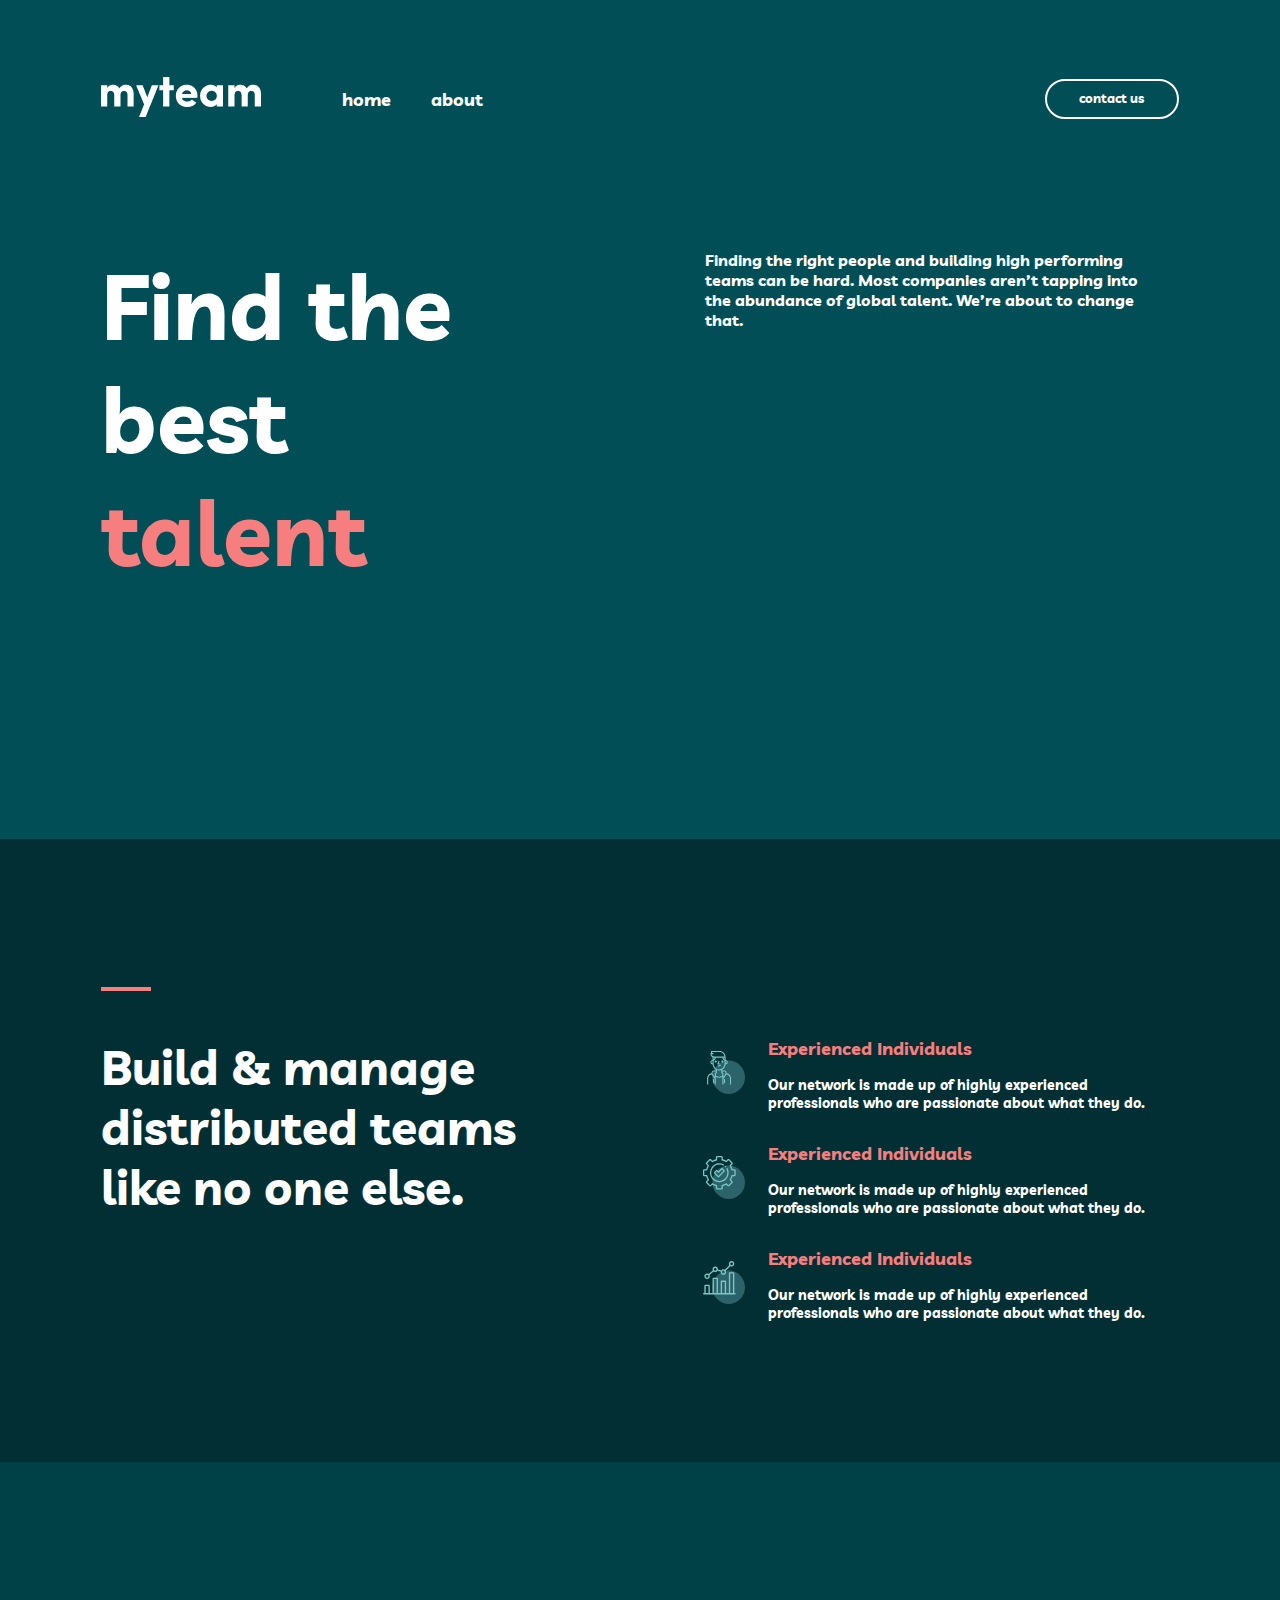
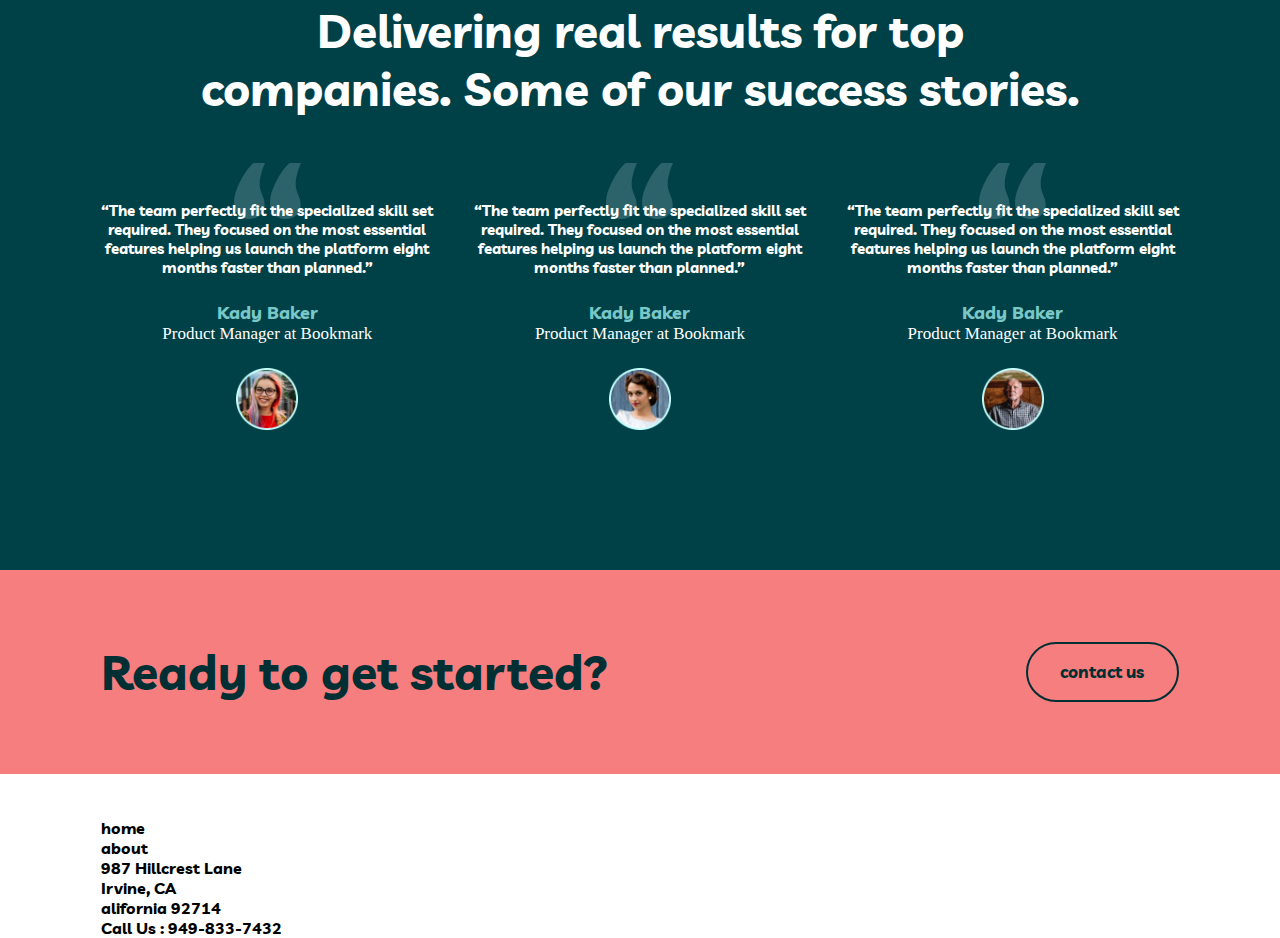
==== index.html @ f2a1d608 "js012" ====
<!DOCTYPE html>
<html lang="en">
<head>
    <meta charset="UTF-8">
    <meta name="viewport" content="width=device-width, initial-scale=1.0">
    <title>mateam</title>
    <link rel="stylesheet" href="https://cdnjs.cloudflare.com/ajax/libs/font-awesome/6.5.2/css/all.min.css" integrity="sha512-SnH5WK+bZxgPHs44uWIX+LLJAJ9/2PkPKZ5QiAj6Ta86w+fsb2TkcmfRyVX3pBnMFcV7oQPJkl9QevSCWr3W6A==" crossorigin="anonymous" referrerpolicy="no-referrer" />
    <link rel="icon" href="./images/navbar__logo.png">
    <link rel="stylesheet" href="./css/main.min.css">
</head>
<body>
    <header class="header">
        <div class="container">
            <nav class="navbar">
                <div class="navbar__logo">
                    <img src="./images/navbar__logo.png" alt="">
                </div>
                <ul class="navbar__collection">
                    <li class="navbar__item"><a href="#"><span>home</span></a></li>
                    <li style="flex: 1;" class="navbar__item"><a href="#"><span>about</span></a></li>
                    <button>contact us</button>
                </ul>
                <div onclick="toggleShow()" class="navbar__menu">
                    <i class="fa-solid fa-bars"></i>
                </div>
            </nav>
        </div>
    </header>
    <main>
        <section class="hero" id="hero">
            <div class="container">

                <div class="hero__wrapper">
                    <div class="hero__box">
                        <p class="hero__item">Find the best <span>talent</span></p>
                    </div>
                    <div class="hero__box">
                        <p class="hero__desc">
                            Finding the right people and building high performing teams can be hard. Most companies aren’t tapping into the abundance of global talent. We’re about to change that.
                        </p>
                    </div>
                </div>
            </div>
        </section>
        <section class="build" id="build">
            <div class="container">
                <div class="build__wrapper">
                    <div class="build__box">
                        <b>Build & manage distributed teams like no one else.</b>
                    </div>
                    <div class="build__content">
                        <div class="build__block">

                            <div class="build__foto">
                                <img src="./images/Group 11.svg" alt="">
                            </div>
                            <div class="build__text">
                                <p class="build__title">Experienced Individuals</p>
                                <p class="build__item">Our network is made up of highly experienced professionals who are passionate about what they do.</p>
                        </div>
                        </div>
                        <div class="build__block">

                            <div class="build__foto">
                                <img src="./images/Group 12.svg" alt="">
                            </div>
                            <div class="build__text">
                                <p class="build__title">Experienced Individuals</p>
                                <p class="build__item">Our network is made up of highly experienced professionals who are passionate about what they do.</p>
                        </div>
                        </div>
                        <div class="build__block">

                            <div class="build__foto">
                                <img src="./images/Group 13.svg" alt="">
                            </div>
                            <div class="build__text">
                                <p class="build__title">Experienced Individuals</p>
                                <p class="build__item">Our network is made up of highly experienced professionals who are passionate about what they do.</p>
                        </div>
                        </div>
                        
                       
                    </div>
                </div>
            </div>
        </section>
        <section class="delivering" id="delivering">
            <div class="container">
                <b class="delivering__desc">Delivering real results for top companies. Some of our success stories.</b>
                <div class="delivering__wrapper">
                    <div class="delivering__box">
                        <div class="delivering__foto">
                            <img src="./images/“.svg" alt="">
                        </div>
                        <div class="delivering__collection">
                        <p> “The team perfectly fit the specialized skill set required. They focused on the most essential features helping us launch the platform eight months faster than planned.”</p>
                        </div>
                        <div class="delivering__tittle">
                            <b>Kady Baker</b>
                            <p>Product Manager at Bookmark</p>
                        </div>
                        <div class="delivering__img">
                            <img src="./images/Oval@2x.png" alt="">
                        </div>
                    </div>
                    <div class="delivering__box">
                        <div class="delivering__foto">
                            <img src="./images/“.svg" alt="">
                        </div>
                        <div class="delivering__collection">
                        <p> “The team perfectly fit the specialized skill set required. They focused on the most essential features helping us launch the platform eight months faster than planned.”</p>
                        </div>
                        <div class="delivering__tittle">
                            <b>Kady Baker</b>
                            <p>Product Manager at Bookmark</p>
                        </div>
                        <div class="delivering__img">
                            <img src="./images/Oval Copy 5.png" alt="">
                        </div>
                    </div>
                    <div class="delivering__box">
                        <div class="delivering__foto">
                            <img src="./images/“.svg" alt="">
                        </div>
                        <div class="delivering__collection">
                        <p> “The team perfectly fit the specialized skill set required. They focused on the most essential features helping us launch the platform eight months faster than planned.”</p>
                        </div>
                        <div class="delivering__tittle">
                            <b>Kady Baker</b>
                            <p>Product Manager at Bookmark</p>
                        </div>
                        <div class="delivering__img">
                            <img src="./images/Oval Copy 6.png" alt="">
                        </div>
                    </div>
                </div>
            </div>
        </section>
        <section class="ready" id="ready">
            <div class="container">
                <div class="ready__wrapper">
                    <p>Ready to get started?</p>
                    <button>contact us</button>
                    
                </div>
            </div>
        </section>
    </main>
    <footer class="footer" id="footer">
        <div class="container">
            <div class="footer__wrapper">
                <div class="footer__logo">
                    <img src="./images/navbar__logo.png" alt="">
                    <ul class="footer__collection">
                        <li class="footer__item"><a href="#"><span>home</span></a></li>
                        <li class="footer__item"><a href="#"><span>about</span></a></li>
                    </ul>
                </div>
                <ul class="collection">
                    <li class="item">
                        <a href="#"><span>987  Hillcrest Lane</span></a>
                    </li>
                    <li class="item">
                        <a href="#"><span>Irvine, CA</span></a>
                    </li>
                    <li class="item">
                        <a href="#"><span>alifornia 92714</span></a>
                    </li>
                    <li class="item">
                        <a href="#"><span>Call Us : 949-833-7432</span></a>
                    </li>
                </ul>
                <div class="footer__icon">
                    <i class="fa-brands fa-facebook"></i>
                    <i class="fa-brands fa-twitter"></i>
                </div>
            </div>
        </div>
    </footer>
    <script src="./js/app.js"></script>
</body>
</html>
---- css/main.min.css ----
@font-face{font-family:livvic;src:url(../fonts/Livvic-Bold.woff)}*{margin:0;padding:0;box-sizing:border-box;font-family:livvic}.container{max-width:1110px;width:100%;margin:0 auto;padding:0 16px}.container__small{max-width:1120px;width:100%;margin:0 auto;padding:0 16px}a{color:inherit;text-decoration:inherit}li{list-style:none}input{outline:none}img{max-width:100%}.header{width:100%;background:#014e56;padding-top:77px;padding-bottom:129px}.navbar{display:flex;gap:80.5px;align-items:center}.navbar__collection{display:flex;gap:40px;align-items:center;flex:1}.navbar__collection button{padding:9px 33px 11px 32px;border:2px solid #fff;outline:none;font-weight:300;border-radius:100px;background:rgba(0,0,0,0);color:#fff;font-weight:300;cursor:pointer}.navbar__collection button a{font-size:18px;font-weight:600}.navbar .show{left:0}.navbar__item{color:#fff;font-weight:300;font-size:18px}.navbar__menu{color:#fff;padding-right:5px;display:none}@media(max-width: 800px){.navbar{display:flex;justify-content:space-between}.navbar__collection{position:fixed;top:0;left:-350px;width:350px;background:#2c6269;color:#000;height:100vh;flex-direction:column;padding:30px;transition:.5s}.navbar__collection button{padding:9px 24px;font-size:13px}.navbar__menu{display:block}}@media(max-width: 450px){.navbar__collection{width:60%}}.hero{background:#014e56;padding-bottom:250px}.hero__wrapper{display:flex;gap:129px}.hero__box{width:calc(50% - 63px)}.hero__item{font-size:90px;max-width:529px;font-weight:700;color:#fff}.hero__item span{color:#f67e7e}.hero__desc{font-size:16px;font-weight:600;color:#fff;max-width:445px}@media(max-width: 1150px){.hero__item{font-size:70px}}@media(max-width: 900px){.hero__wrapper{display:flex;flex-direction:column;gap:24px}.hero__box{width:100%}.hero__item{text-align:center;margin:auto;font-size:64px}.hero__desc{margin:auto;text-align:center}}@media(max-width: 415px){.hero__item{max-width:327px;font-size:40px}.hero__desc{font-size:15px}}.build{background:#012f34;padding-bottom:140px}.build__wrapper{display:flex;gap:125px}.build__box{padding-top:198px;width:calc(50% - 62.5px)}.build__box b{font-size:48px;font-weight:600;max-width:440px;color:#fff}.build__box b::before{content:"";position:absolute;width:50px;height:4px;background:#f67e7e;margin-top:-50px}.build__content{display:flex;flex-direction:column;gap:30px;padding-top:198px;width:calc(50% - 62.5px)}.build__block{display:flex;align-items:center;justify-content:center;gap:23px}.build__text{display:flex;flex-direction:column;gap:16px}.build__title{font-size:18px;font-weight:500;color:#f67e7e}.build__item{font-size:14px;color:#fff;font-weight:500;cursor:pointer}@media(max-width: 990px){.build__wrapper{display:flex;flex-direction:column;gap:30px}.build__box{width:100%;max-width:445px;text-align:center;margin:auto}.build__box b{font-size:30px}.build__content{width:100%;padding-top:40px;margin:auto}}@media(max-width: 450px){.build__block{display:flex;flex-direction:column;gap:38px}.build__title{text-align:center}.build__item{text-align:center}}.delivering{background:#004047;padding-top:140px;padding-bottom:140px}.delivering__desc{font-size:46px;text-align:center;font-weight:500;display:flex;margin:auto;color:#fff;max-width:900px;margin-bottom:45px}.delivering__wrapper{display:flex;gap:40px}.delivering__box{width:calc(33.33% - 26.66px);display:flex;flex-direction:column;gap:24px;align-items:center;justify-content:center}.delivering__collection{font-size:15px;color:#fff;font-weight:400;text-align:center;margin-top:-46px}.delivering__tittle b{display:flex;align-items:center;justify-content:center;font-size:18px;color:#79c8c7;font-weight:400}.delivering__tittle p{font-size:17px;font-family:cursive;font-weight:500;color:#fff}.delivering__img{width:62px;height:62px}@media(max-width: 990px){.delivering__desc{font-size:36px}.delivering__wrapper{display:flex;flex-direction:column;gap:48px}.delivering__box{width:100%}}.ready{background:#f67e7e;padding-top:72px;padding-bottom:72px}.ready__wrapper{display:flex;justify-content:space-between}.ready__wrapper p{font-size:48px;color:#012f34;font-weight:600}.ready__wrapper button{padding:9px 33px 11px 32px;border:2px solid #fff;outline:none;font-weight:300;border-radius:100px;background:rgba(0,0,0,0);padding:9px 33px 11px 32px;font-size:17px;color:#012f34;border:2px solid #012f34}.ready__wrapper button a{font-size:18px;font-weight:600}.ready__wrapper button:hover{cursor:pointer;background:#012f34;color:#fff}@media(max-width: 800px){.ready p{font-size:30px}}@media(max-width: 550px){.ready__wrapper{display:flex;flex-direction:column;gap:33px;align-items:center;justify-content:center}.ready button{padding:8px 25px;width:153px;height:48px}}/*# sourceMappingURL=main.min.css.map */
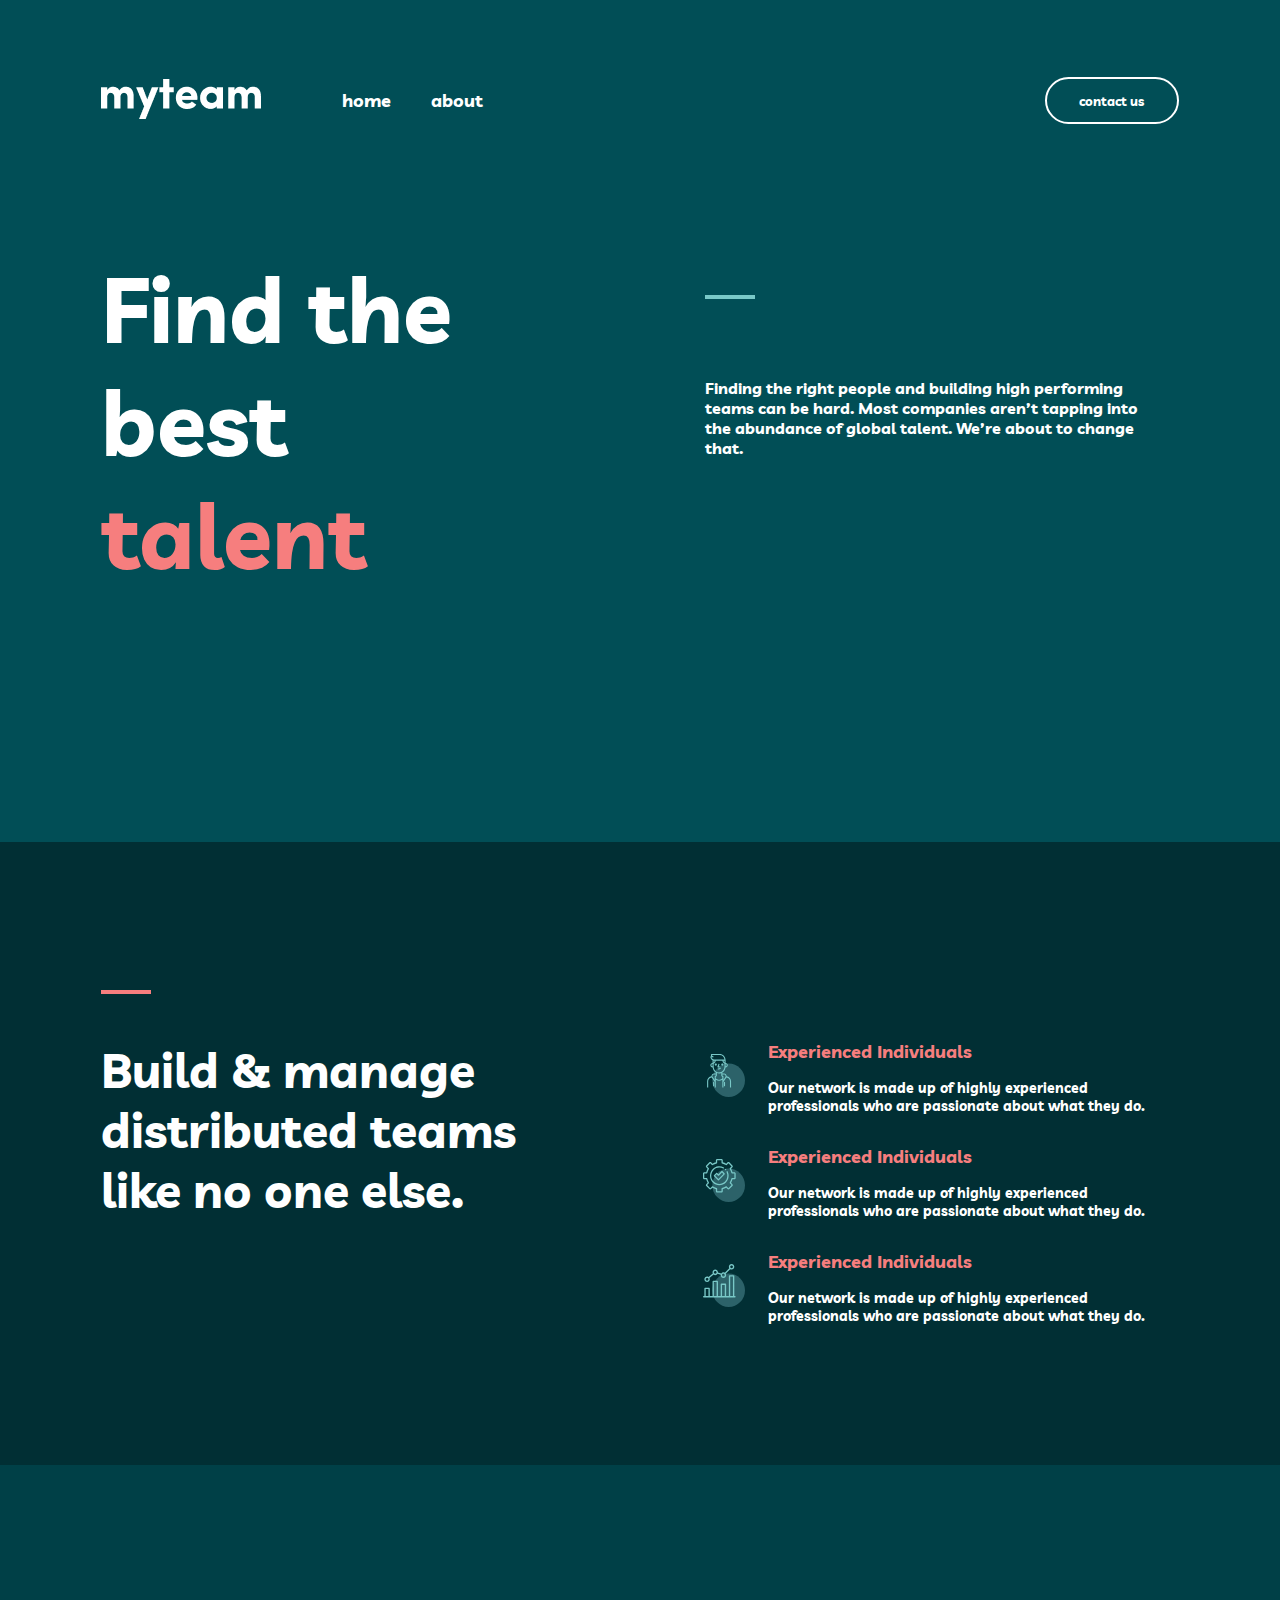
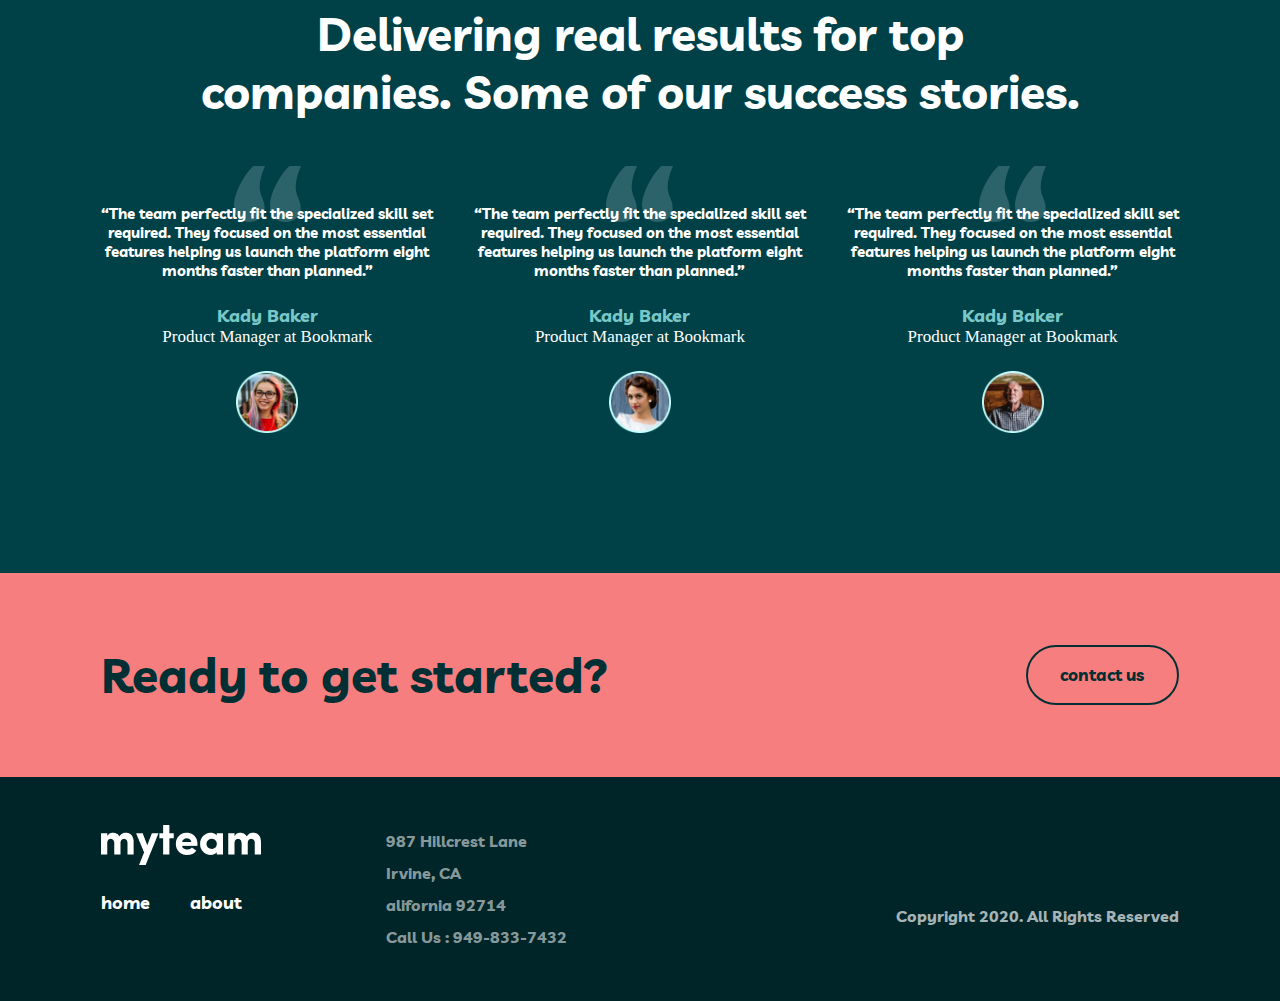
==== commit 7797aad8: "js012" ====
--- a/index.html
+++ b/index.html
@@ -17,8 +17,8 @@
                 </div>
                 <ul class="navbar__collection">
                     <li class="navbar__item"><a href="#"><span>home</span></a></li>
-                    <li style="flex: 1;" class="navbar__item"><a href="#"><span>about</span></a></li>
-                    <button>contact us</button>
+                    <li style="flex: 1;" class="navbar__item"><a href="./pages.html"><span>about</span></a></li>
+                    <button><a href="./contact.html"></a>contact us</button>
                 </ul>
                 <div onclick="toggleShow()" class="navbar__menu">
                     <i class="fa-solid fa-bars"></i>
@@ -34,7 +34,7 @@
                     <div class="hero__box">
                         <p class="hero__item">Find the best <span>talent</span></p>
                     </div>
-                    <div class="hero__box">
+                    <div style="margin-top: 125px;" class="hero__box">
                         <p class="hero__desc">
                             Finding the right people and building high performing teams can be hard. Most companies aren’t tapping into the abundance of global talent. We’re about to change that.
                         </p>
@@ -150,30 +150,37 @@
     <footer class="footer" id="footer">
         <div class="container">
             <div class="footer__wrapper">
-                <div class="footer__logo">
-                    <img src="./images/navbar__logo.png" alt="">
-                    <ul class="footer__collection">
-                        <li class="footer__item"><a href="#"><span>home</span></a></li>
-                        <li class="footer__item"><a href="#"><span>about</span></a></li>
+                <div class="footer__content">
+
+                    <div class="footer__logo">
+                        <img src="./images/navbar__logo.png" alt="">
+                        <ul class="footer__collection">
+                            <li class="footer__item"><a href="#"><span>home</span></a></li>
+                            <li class="footer__item"><a href="#"><span>about</span></a></li>
+                        </ul>
+                    </div>
+                    <ul class="collection">
+                        <li class="item">
+                            <a href="#"><span>987  Hillcrest Lane</span></a>
+                        </li>
+                        <li class="item">
+                            <a href="#"><span>Irvine, CA</span></a>
+                        </li>
+                        <li class="item">
+                            <a href="#"><span>alifornia 92714</span></a>
+                        </li>
+                        <li class="item">
+                            <a href="#"><span>Call Us : 949-833-7432</span></a>
+                        </li>
                     </ul>
                 </div>
-                <ul class="collection">
-                    <li class="item">
-                        <a href="#"><span>987  Hillcrest Lane</span></a>
-                    </li>
-                    <li class="item">
-                        <a href="#"><span>Irvine, CA</span></a>
-                    </li>
-                    <li class="item">
-                        <a href="#"><span>alifornia 92714</span></a>
-                    </li>
-                    <li class="item">
-                        <a href="#"><span>Call Us : 949-833-7432</span></a>
-                    </li>
-                </ul>
-                <div class="footer__icon">
-                    <i class="fa-brands fa-facebook"></i>
-                    <i class="fa-brands fa-twitter"></i>
+                <div class="footer__box">
+                    <div class="footer__icon">
+                        <i class="fa-brands fa-facebook"></i>
+                        <i class="fa-brands fa-instagram"></i>
+                        <i class="fa-brands fa-twitter"></i>
+                    </div>
+                     <p>Copyright 2020. All Rights Reserved</p>
                 </div>
             </div>
         </div>
--- a/css/main.min.css
+++ b/css/main.min.css
@@ -1 +1 @@
-@font-face{font-family:livvic;src:url(../fonts/Livvic-Bold.woff)}*{margin:0;padding:0;box-sizing:border-box;font-family:livvic}.container{max-width:1110px;width:100%;margin:0 auto;padding:0 16px}.container__small{max-width:1120px;width:100%;margin:0 auto;padding:0 16px}a{color:inherit;text-decoration:inherit}li{list-style:none}input{outline:none}img{max-width:100%}.header{width:100%;background:#014e56;padding-top:77px;padding-bottom:129px}.navbar{display:flex;gap:80.5px;align-items:center}.navbar__collection{display:flex;gap:40px;align-items:center;flex:1}.navbar__collection button{padding:9px 33px 11px 32px;border:2px solid #fff;outline:none;font-weight:300;border-radius:100px;background:rgba(0,0,0,0);color:#fff;font-weight:300;cursor:pointer}.navbar__collection button a{font-size:18px;font-weight:600}.navbar .show{left:0}.navbar__item{color:#fff;font-weight:300;font-size:18px}.navbar__menu{color:#fff;padding-right:5px;display:none}@media(max-width: 800px){.navbar{display:flex;justify-content:space-between}.navbar__collection{position:fixed;top:0;left:-350px;width:350px;background:#2c6269;color:#000;height:100vh;flex-direction:column;padding:30px;transition:.5s}.navbar__collection button{padding:9px 24px;font-size:13px}.navbar__menu{display:block}}@media(max-width: 450px){.navbar__collection{width:60%}}.hero{background:#014e56;padding-bottom:250px}.hero__wrapper{display:flex;gap:129px}.hero__box{width:calc(50% - 63px)}.hero__item{font-size:90px;max-width:529px;font-weight:700;color:#fff}.hero__item span{color:#f67e7e}.hero__desc{font-size:16px;font-weight:600;color:#fff;max-width:445px}@media(max-width: 1150px){.hero__item{font-size:70px}}@media(max-width: 900px){.hero__wrapper{display:flex;flex-direction:column;gap:24px}.hero__box{width:100%}.hero__item{text-align:center;margin:auto;font-size:64px}.hero__desc{margin:auto;text-align:center}}@media(max-width: 415px){.hero__item{max-width:327px;font-size:40px}.hero__desc{font-size:15px}}.build{background:#012f34;padding-bottom:140px}.build__wrapper{display:flex;gap:125px}.build__box{padding-top:198px;width:calc(50% - 62.5px)}.build__box b{font-size:48px;font-weight:600;max-width:440px;color:#fff}.build__box b::before{content:"";position:absolute;width:50px;height:4px;background:#f67e7e;margin-top:-50px}.build__content{display:flex;flex-direction:column;gap:30px;padding-top:198px;width:calc(50% - 62.5px)}.build__block{display:flex;align-items:center;justify-content:center;gap:23px}.build__text{display:flex;flex-direction:column;gap:16px}.build__title{font-size:18px;font-weight:500;color:#f67e7e}.build__item{font-size:14px;color:#fff;font-weight:500;cursor:pointer}@media(max-width: 990px){.build__wrapper{display:flex;flex-direction:column;gap:30px}.build__box{width:100%;max-width:445px;text-align:center;margin:auto}.build__box b{font-size:30px}.build__content{width:100%;padding-top:40px;margin:auto}}@media(max-width: 450px){.build__block{display:flex;flex-direction:column;gap:38px}.build__title{text-align:center}.build__item{text-align:center}}.delivering{background:#004047;padding-top:140px;padding-bottom:140px}.delivering__desc{font-size:46px;text-align:center;font-weight:500;display:flex;margin:auto;color:#fff;max-width:900px;margin-bottom:45px}.delivering__wrapper{display:flex;gap:40px}.delivering__box{width:calc(33.33% - 26.66px);display:flex;flex-direction:column;gap:24px;align-items:center;justify-content:center}.delivering__collection{font-size:15px;color:#fff;font-weight:400;text-align:center;margin-top:-46px}.delivering__tittle b{display:flex;align-items:center;justify-content:center;font-size:18px;color:#79c8c7;font-weight:400}.delivering__tittle p{font-size:17px;font-family:cursive;font-weight:500;color:#fff}.delivering__img{width:62px;height:62px}@media(max-width: 990px){.delivering__desc{font-size:36px}.delivering__wrapper{display:flex;flex-direction:column;gap:48px}.delivering__box{width:100%}}.ready{background:#f67e7e;padding-top:72px;padding-bottom:72px}.ready__wrapper{display:flex;justify-content:space-between}.ready__wrapper p{font-size:48px;color:#012f34;font-weight:600}.ready__wrapper button{padding:9px 33px 11px 32px;border:2px solid #fff;outline:none;font-weight:300;border-radius:100px;background:rgba(0,0,0,0);padding:9px 33px 11px 32px;font-size:17px;color:#012f34;border:2px solid #012f34}.ready__wrapper button a{font-size:18px;font-weight:600}.ready__wrapper button:hover{cursor:pointer;background:#012f34;color:#fff}@media(max-width: 800px){.ready p{font-size:30px}}@media(max-width: 550px){.ready__wrapper{display:flex;flex-direction:column;gap:33px;align-items:center;justify-content:center}.ready button{padding:8px 25px;width:153px;height:48px}}/*# sourceMappingURL=main.min.css.map */+@font-face{font-family:livvic;src:url(../fonts/Livvic-Bold.woff)}*{margin:0;padding:0;box-sizing:border-box;font-family:livvic}.container{max-width:1110px;width:100%;margin:0 auto;padding:0 16px}.container__small{max-width:1120px;width:100%;margin:0 auto;padding:0 16px}a{color:inherit;text-decoration:inherit}li{list-style:none}input{outline:none}img{max-width:100%}.header{width:100%;background:#014e56;padding-top:77px;padding-bottom:129px}.navbar{display:flex;gap:80.5px;align-items:center}.navbar__collection{display:flex;gap:40px;align-items:center;flex:1}.navbar__collection button{padding:9px 33px 11px 32px;border:2px solid #fff;outline:none;font-weight:300;border-radius:100px;background:rgba(0,0,0,0);color:#fff;font-weight:300;cursor:pointer}.navbar__collection button a{font-size:18px;font-weight:600}.navbar .show{left:0}.navbar__item{color:#fff;font-weight:300;font-size:18px}.navbar__menu{color:#fff;padding-right:5px;display:none}@media(max-width: 800px){.navbar{display:flex;justify-content:space-between}.navbar__collection{position:fixed;top:0;left:-350px;width:350px;background:#2c6269;color:#000;height:100vh;flex-direction:column;padding:30px;transition:.5s}.navbar__collection button{padding:9px 24px;font-size:13px}.navbar__menu{display:block}}@media(max-width: 450px){.navbar__collection{width:60%}}.hero{background:#014e56;padding-bottom:250px}.hero__wrapper{display:flex;gap:129px}.hero__box{width:calc(50% - 63px)}.hero__item{font-size:90px;max-width:529px;font-weight:700;color:#fff}.hero__item span{color:#f67e7e}.hero__desc{font-size:16px;font-weight:600;color:#fff;max-width:445px}.hero__desc::before{content:"";position:absolute;width:50px;height:4px;background:#79c8c7;margin-top:-83px}@media(max-width: 1150px){.hero__item{font-size:70px}}@media(max-width: 900px){.hero__wrapper{display:flex;flex-direction:column;gap:24px}.hero__box{width:100%}.hero__item{text-align:center;margin:auto;font-size:64px}.hero__desc{margin:auto;text-align:center}}@media(max-width: 415px){.hero__item{max-width:327px;font-size:40px}.hero__desc{font-size:15px}}.build{background:#012f34;padding-bottom:140px}.build__wrapper{display:flex;gap:125px}.build__box{padding-top:198px;width:calc(50% - 62.5px)}.build__box b{font-size:48px;font-weight:600;max-width:440px;color:#fff}.build__box b::before{content:"";position:absolute;width:50px;height:4px;background:#f67e7e;margin-top:-50px}.build__content{display:flex;flex-direction:column;gap:30px;padding-top:198px;width:calc(50% - 62.5px)}.build__block{display:flex;align-items:center;justify-content:center;gap:23px}.build__text{display:flex;flex-direction:column;gap:16px}.build__title{font-size:18px;font-weight:500;color:#f67e7e}.build__item{font-size:14px;color:#fff;font-weight:500;cursor:pointer}@media(max-width: 990px){.build__wrapper{display:flex;flex-direction:column;gap:30px}.build__box{width:100%;max-width:445px;text-align:center;margin:auto}.build__box b{font-size:30px}.build__content{width:100%;padding-top:40px;margin:auto}}@media(max-width: 450px){.build__block{display:flex;flex-direction:column;gap:38px}.build__title{text-align:center}.build__item{text-align:center}}.delivering{background:#004047;padding-top:140px;padding-bottom:140px}.delivering__desc{font-size:46px;text-align:center;font-weight:500;display:flex;margin:auto;color:#fff;max-width:900px;margin-bottom:45px}.delivering__wrapper{display:flex;gap:40px}.delivering__box{width:calc(33.33% - 26.66px);display:flex;flex-direction:column;gap:24px;align-items:center;justify-content:center}.delivering__collection{font-size:15px;color:#fff;font-weight:400;text-align:center;margin-top:-46px}.delivering__tittle b{display:flex;align-items:center;justify-content:center;font-size:18px;color:#79c8c7;font-weight:400}.delivering__tittle p{font-size:17px;font-family:cursive;font-weight:500;color:#fff}.delivering__img{width:62px;height:62px}@media(max-width: 990px){.delivering__desc{font-size:36px}.delivering__wrapper{display:flex;flex-direction:column;gap:48px}.delivering__box{width:100%}}.ready{background:#f67e7e;padding-top:72px;padding-bottom:72px}.ready__wrapper{display:flex;justify-content:space-between}.ready__wrapper p{font-size:48px;color:#012f34;font-weight:600}.ready__wrapper button{padding:9px 33px 11px 32px;border:2px solid #fff;outline:none;font-weight:300;border-radius:100px;background:rgba(0,0,0,0);padding:9px 33px 11px 32px;font-size:17px;color:#012f34;border:2px solid #012f34}.ready__wrapper button a{font-size:18px;font-weight:600}.ready__wrapper button:hover{cursor:pointer;background:#012f34;color:#fff}@media(max-width: 800px){.ready p{font-size:30px}}@media(max-width: 550px){.ready__wrapper{display:flex;flex-direction:column;gap:33px;align-items:center;justify-content:center}.ready button{padding:8px 25px;width:153px;height:48px}}.footer{background:#002529;padding:48px 0 48px 0}.footer__wrapper{display:flex}.footer__content{display:flex;gap:125px;width:50%;flex:1}.footer__collection{display:flex;gap:40px}.footer__item{font-size:18px;color:#fff;font-weight:400;margin-top:22px}.footer .collection{line-height:2;color:rgba(255,255,255,.5490196078);font-weight:400;cursor:pointer}.footer__box p{font-size:16px;margin-top:30px;color:rgba(255,255,255,.6705882353);cursor:pointer;font-weight:200}.footer__icon{display:flex;align-items:end;justify-content:end;gap:8px}.footer__icon i{color:#fff;margin-bottom:51px}@media(max-width: 850px){.footer__wrapper{display:flex;width:100%;flex-direction:column}.footer__content{width:100%;display:flex;justify-content:space-between}.footer__box p{display:flex;justify-content:end;margin-top:0}.footer__icon{display:flex;align-items:start;justify-content:start}.footer__icon i{margin-bottom:0}}@media(max-width: 500px){.footer .item{display:flex;flex-direction:column;align-items:center;justify-content:center}.footer__content{display:flex;flex-direction:column;gap:15px;align-items:center;justify-content:center}.footer__box p{display:flex;align-items:center;justify-content:center;text-align:center;margin-top:10px}.footer__icon{display:flex;gap:10px;justify-content:center;margin-top:15px}}.about{background:#014e56;padding-bottom:120px}.about__wrapper{display:flex}.about__box{width:40%}.about__box b{font-size:64px;color:#fff;font-weight:600}.about__content{width:60%;padding-top:70px}.about__content p{font-size:16px;color:#fff;cursor:pointer;font-weight:400}.about__content p::before{content:"";position:absolute;width:50px;height:4px;background:#f67e7e;margin-top:-50px}@media(max-width: 750px){.about__wrapper{display:flex;flex-direction:column;gap:24px;align-items:center;justify-content:center}.about__box{width:100%}.about__box b{display:flex;align-items:center;justify-content:center}.about__content{width:100}.about__content p{text-align:center}}.meet{background:#004047;padding-top:140px;padding-bottom:140px}.meet__desc{font-size:48px;display:flex;align-items:center;justify-content:center;color:#fff;margin-bottom:64px}.meet__wrapper{display:grid;gap:30px;grid-template-columns:repeat(3, 1fr)}.meet__box{padding:32px 24px 56px 24px;background:#012f34}.meet__foto{display:flex;flex-direction:column;gap:16px;align-items:center;justify-content:center}.meet__theme b{display:flex;justify-content:center;font-size:18px;font-weight:400;color:#79c8c7;cursor:pointer;margin-bottom:10px}.meet__theme p{text-align:center;font-size:16px;font-weight:300;color:#fff}.meet__img{margin-bottom:-80px;cursor:pointer}.meet__icon{display:flex;gap:10px}.meet__icon i{color:#fff;margin-bottom:40px}.meet__item{margin-bottom:-80px}@media(max-width: 990px){.meet__wrapper{display:grid;gap:30px;grid-template-columns:repeat(2, 1fr)}}@media(max-width: 680px){.meet__desc{font-size:36px}.meet__wrapper{display:grid;gap:30px;grid-template-columns:repeat(1, 1fr)}}.some{background:#012f34;padding-top:140px;padding-bottom:140px}.some b{font-size:48px;display:flex;justify-content:center;color:#fff;font-weight:500;margin-bottom:64px}.some__wrapper{display:grid;align-items:center;justify-content:center;gap:80px;grid-template-columns:repeat(5, 1fr)}@media(max-width: 1000px){.some__wrapper{display:grid;grid-template-columns:repeat(4, 1fr)}}@media(max-width: 790px){.some__wrapper{display:grid;grid-template-columns:repeat(3, 1fr)}}@media(max-width: 600px){.some__wrapper{display:grid;grid-template-columns:repeat(2, 1fr)}}@media(max-width: 450px){.some b{font-size:36px}.some__wrapper{display:grid;gap:70px;grid-template-columns:repeat(1, 1fr)}.some__wrapper img{display:flex;margin:auto}}.contact{background:#014e56;padding-bottom:120px}.contact__wrapper{display:flex}.contact__box{width:50%;display:flex;flex-direction:column}.contact__box b{font-size:64px;color:#fff;font-weight:600;cursor:pointer;margin-bottom:16px}.contact__desc{font-size:32px;color:#f67e7e;margin-bottom:32px}.contact__foto{display:flex;align-items:center;margin-bottom:8px;gap:20px}.contact__foto p{font-size:18px;color:#fff}.contact__inp{width:50%;display:flex;flex-direction:column}.contact form{display:flex;flex-direction:column;gap:24px}.contact form input{padding-left:8px;padding-bottom:20px;padding-top:5px;border-top:none;border-left:none;border-right:none;outline:none;background:rgba(0,0,0,0);color:rgba(255,255,255,.5882352941)}.contact form button{padding:9px 32px 11px 32px;border:2px solid #fff;border-radius:110px;cursor:pointer;width:123px;height:48px}.contact form button:hover{background:#012f34;color:#fff}@media(max-width: 990px){.contact__wrapper{display:flex;flex-direction:column;gap:20px}.contact__box{width:100%;display:flex;flex-direction:column;align-items:center;justify-content:center}.contact__inp input{width:400px}}@media(max-width: 450px){.contact__inp{display:flex;flex-direction:column}.contact__inp input{width:325px}}/*# sourceMappingURL=main.min.css.map */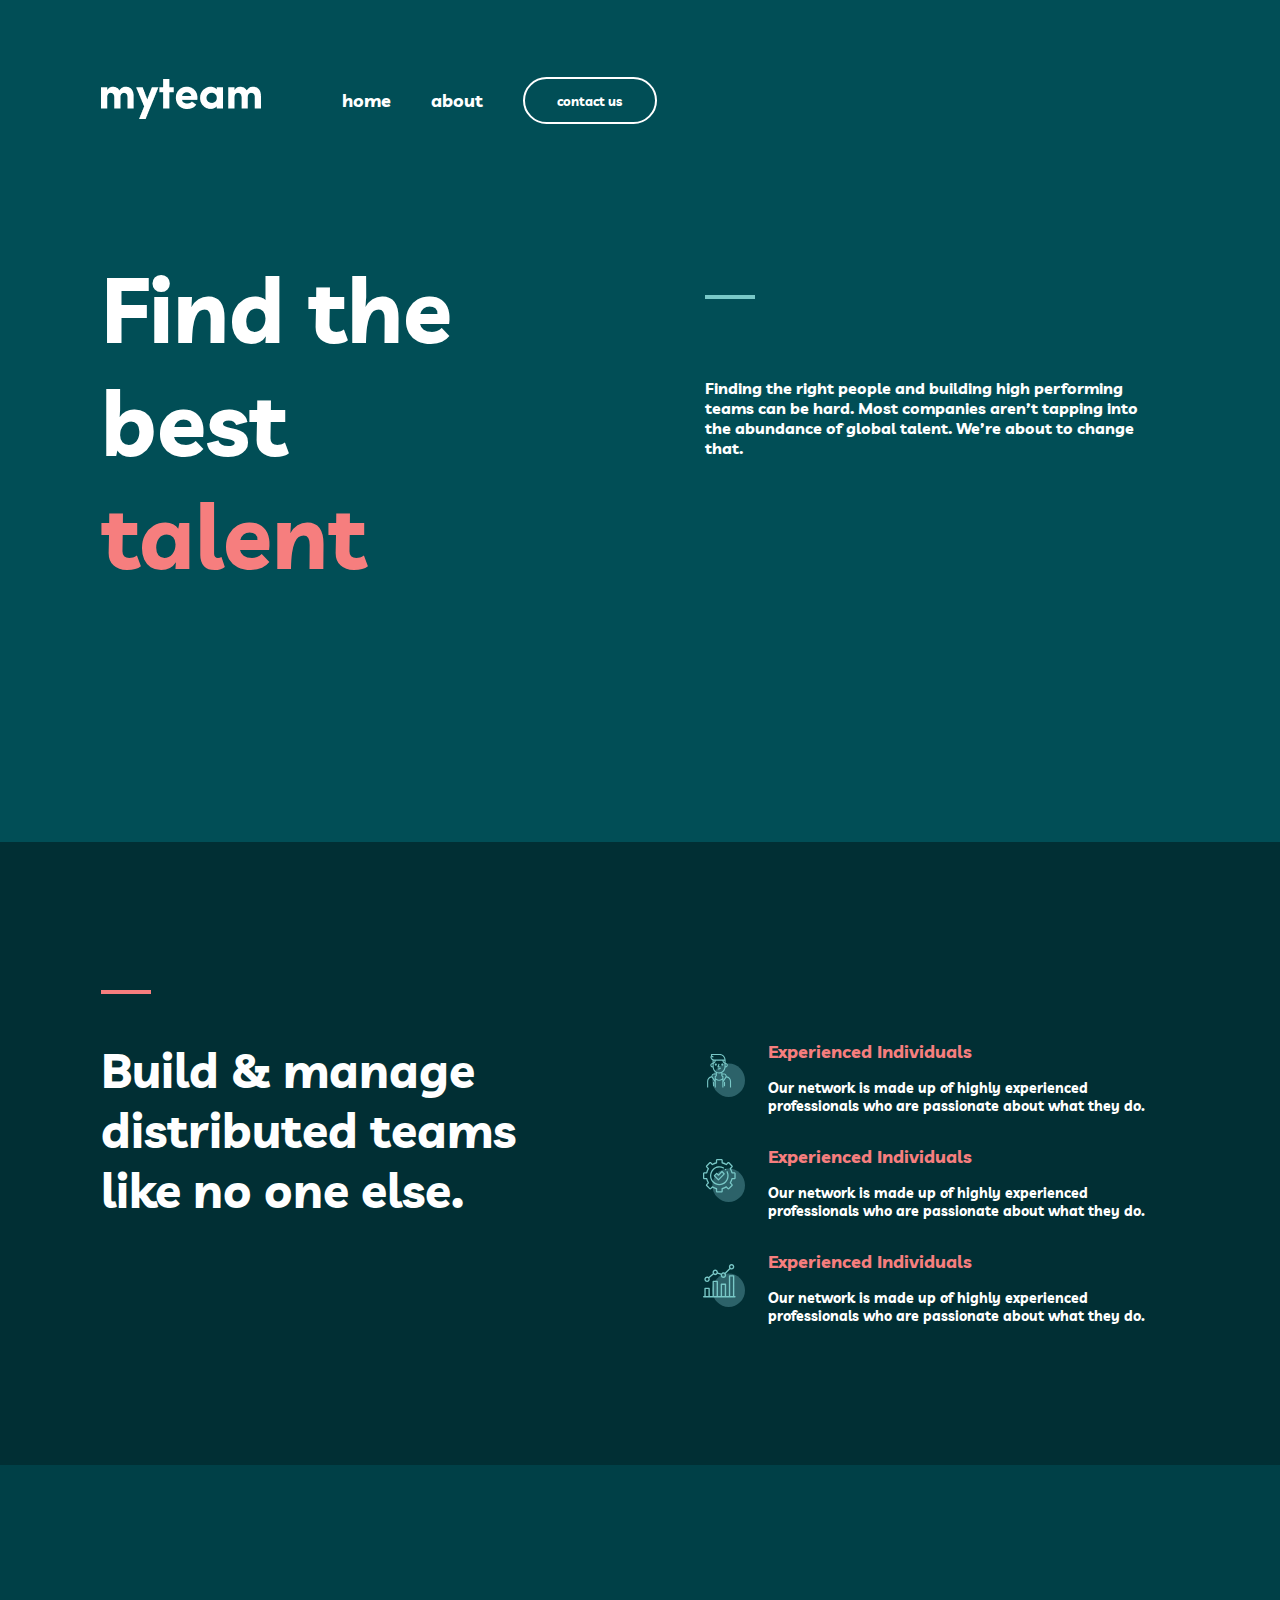
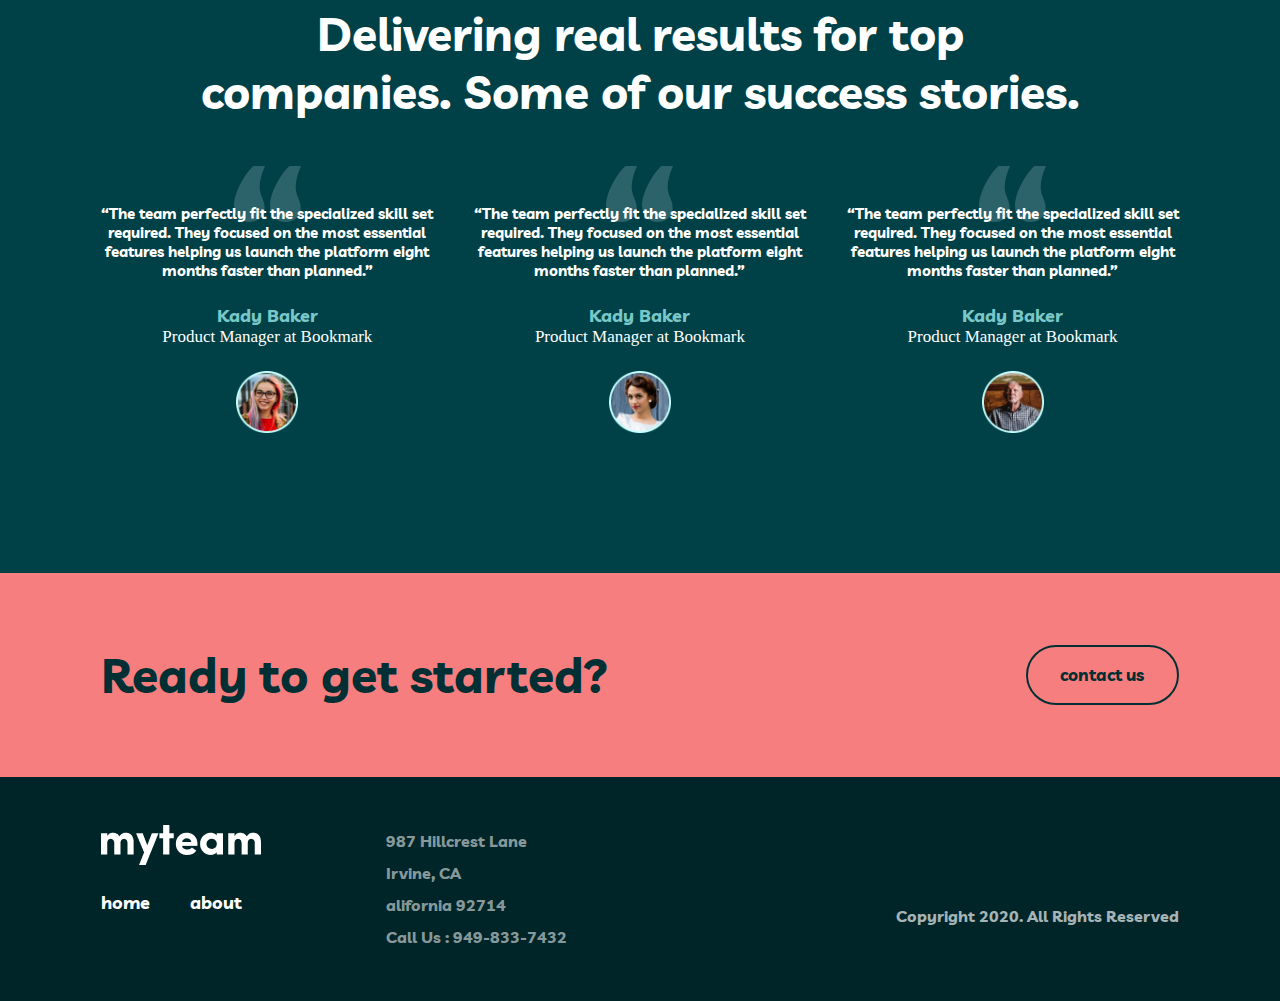
==== commit 5b77e805: "js012" ====
--- a/index.html
+++ b/index.html
@@ -17,7 +17,7 @@
                 </div>
                 <ul class="navbar__collection">
                     <li class="navbar__item"><a href="#"><span>home</span></a></li>
-                    <li style="flex: 1;" class="navbar__item"><a href="./pages.html"><span>about</span></a></li>
+                    <li style="justify-content: space-between;" class="navbar__item"><a href="./pages.html"><span>about</span></a></li>
                     <button><a href="./contact.html"></a>contact us</button>
                 </ul>
                 <div onclick="toggleShow()" class="navbar__menu">
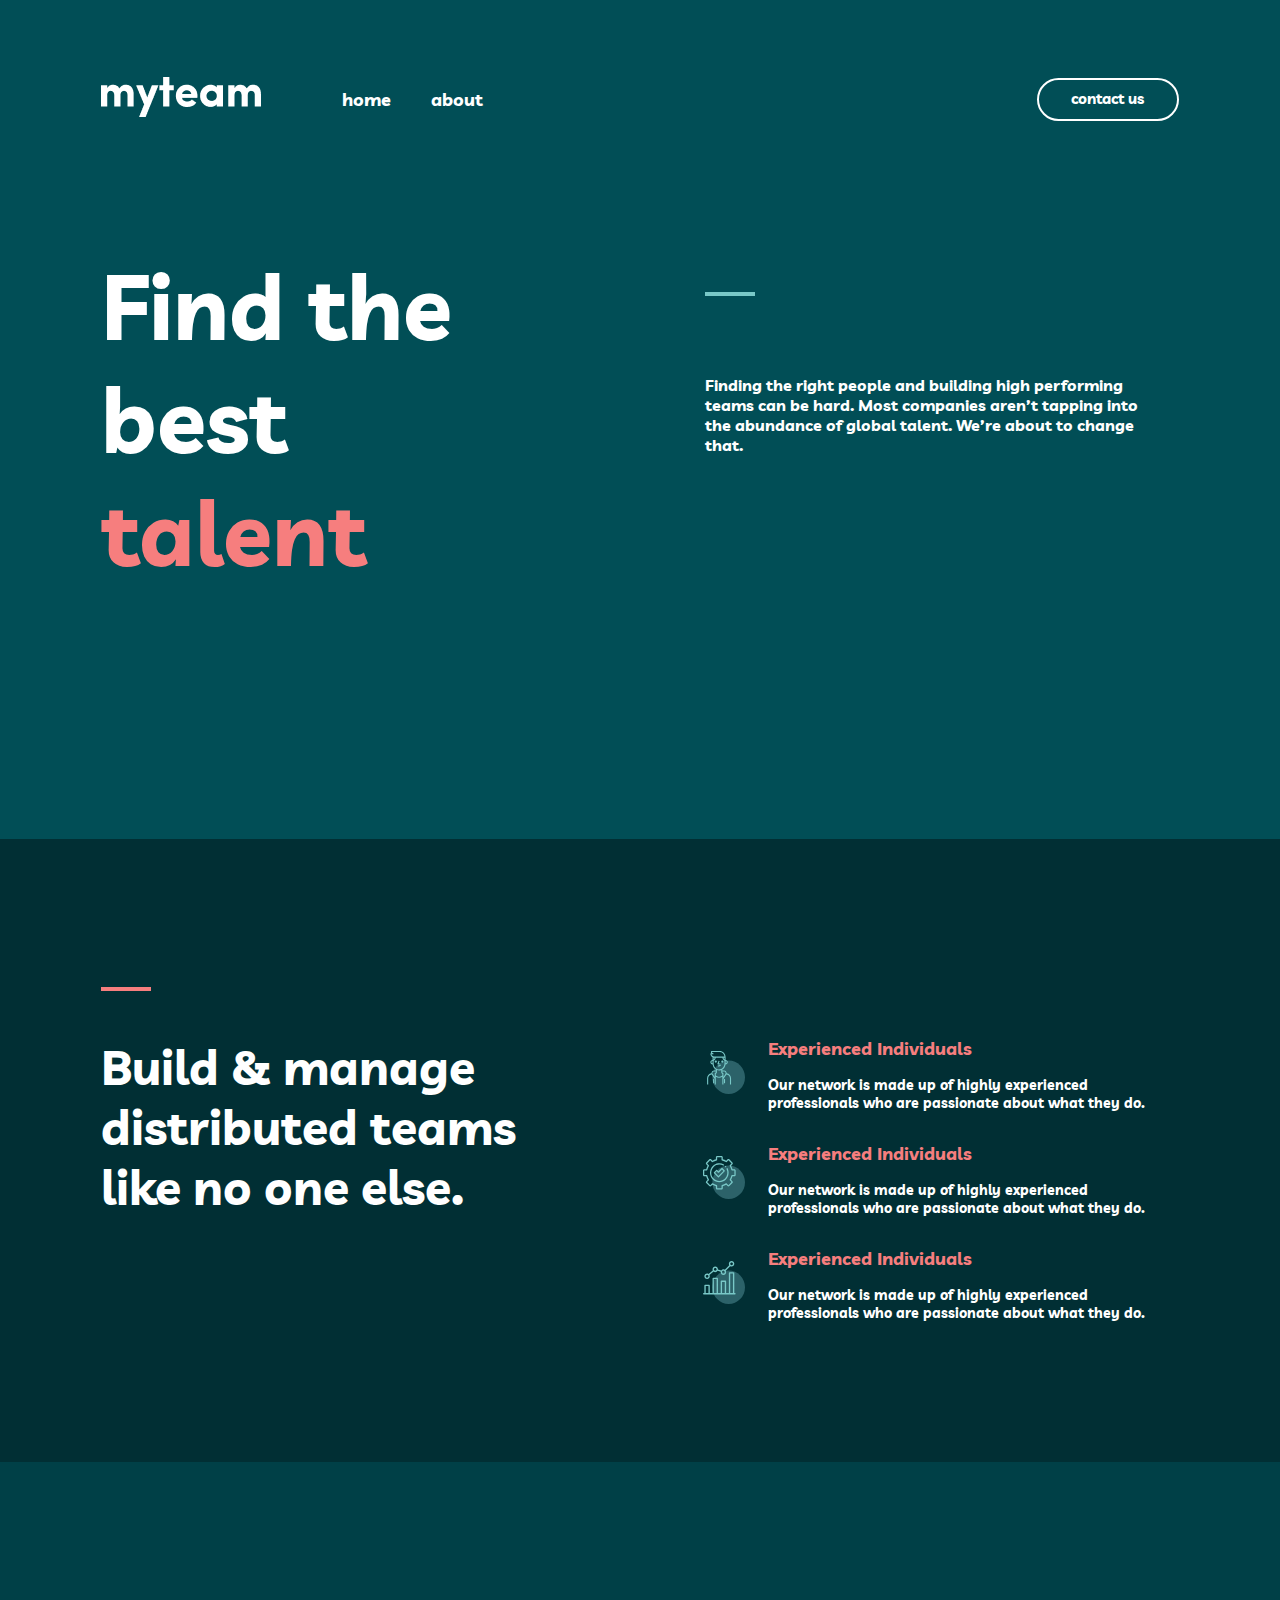
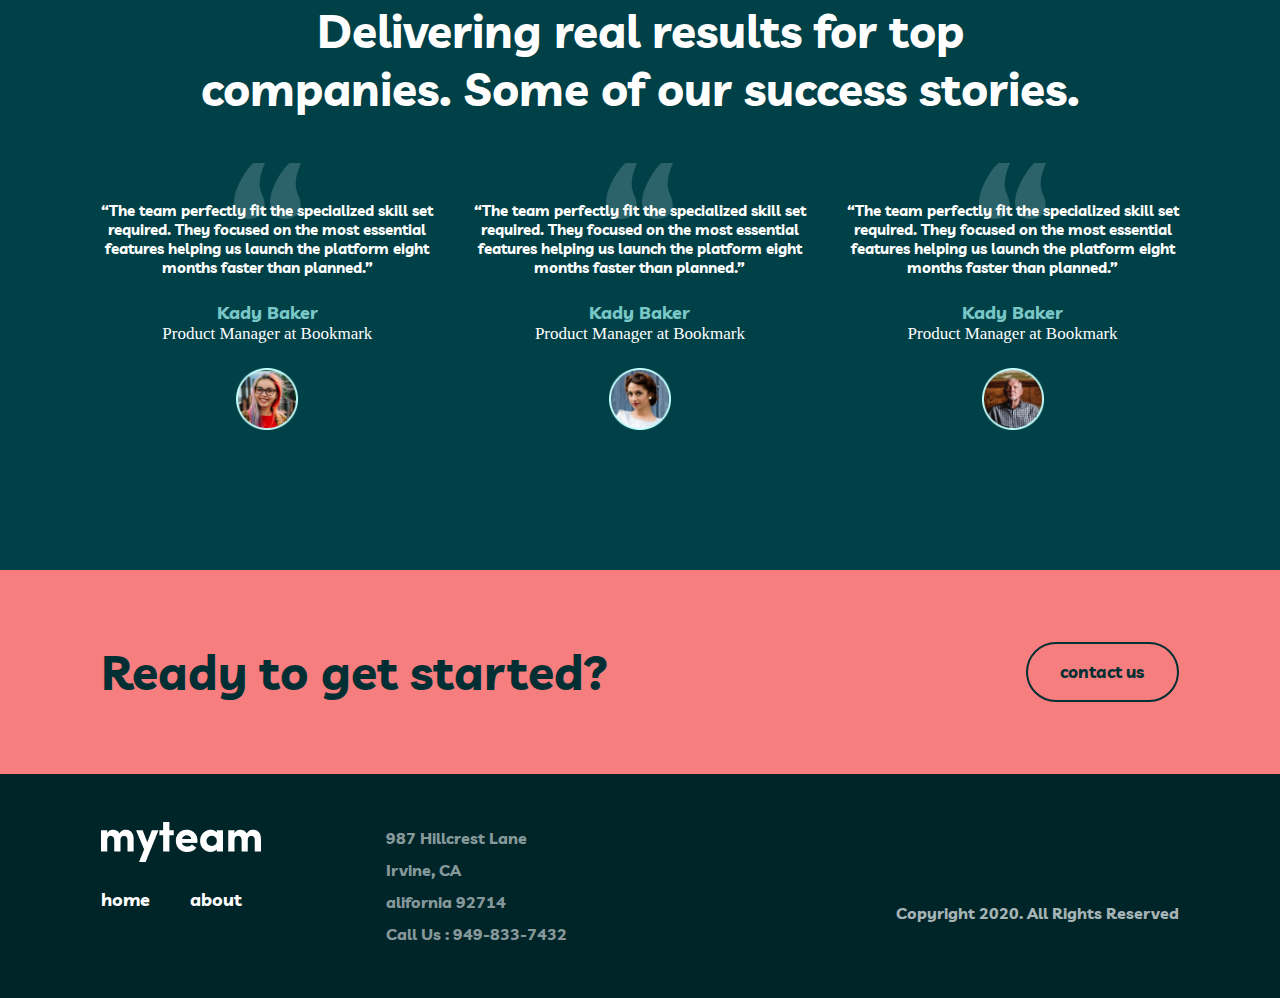
==== commit 1a5b29c0: "js012" ====
--- a/index.html
+++ b/index.html
@@ -1,13 +1,17 @@
 <!DOCTYPE html>
 <html lang="en">
+
 <head>
     <meta charset="UTF-8">
     <meta name="viewport" content="width=device-width, initial-scale=1.0">
     <title>mateam</title>
-    <link rel="stylesheet" href="https://cdnjs.cloudflare.com/ajax/libs/font-awesome/6.5.2/css/all.min.css" integrity="sha512-SnH5WK+bZxgPHs44uWIX+LLJAJ9/2PkPKZ5QiAj6Ta86w+fsb2TkcmfRyVX3pBnMFcV7oQPJkl9QevSCWr3W6A==" crossorigin="anonymous" referrerpolicy="no-referrer" />
+    <link rel="stylesheet" href="https://cdnjs.cloudflare.com/ajax/libs/font-awesome/6.5.2/css/all.min.css"
+        integrity="sha512-SnH5WK+bZxgPHs44uWIX+LLJAJ9/2PkPKZ5QiAj6Ta86w+fsb2TkcmfRyVX3pBnMFcV7oQPJkl9QevSCWr3W6A=="
+        crossorigin="anonymous" referrerpolicy="no-referrer" />
     <link rel="icon" href="./images/navbar__logo.png">
     <link rel="stylesheet" href="./css/main.min.css">
 </head>
+
 <body>
     <header class="header">
         <div class="container">
@@ -17,8 +21,8 @@
                 </div>
                 <ul class="navbar__collection">
                     <li class="navbar__item"><a href="#"><span>home</span></a></li>
-                    <li style="justify-content: space-between;" class="navbar__item"><a href="./pages.html"><span>about</span></a></li>
-                    <button><a href="./contact.html"></a>contact us</button>
+                    <li class="navbar__item activ"><a href="./pages.html"><span>about</span></a></li>
+                    <button><a style="font-size: 15px;" href="./contact.html">contact us</a></button>
                 </ul>
                 <div onclick="toggleShow()" class="navbar__menu">
                     <i class="fa-solid fa-bars"></i>
@@ -36,7 +40,8 @@
                     </div>
                     <div style="margin-top: 125px;" class="hero__box">
                         <p class="hero__desc">
-                            Finding the right people and building high performing teams can be hard. Most companies aren’t tapping into the abundance of global talent. We’re about to change that.
+                            Finding the right people and building high performing teams can be hard. Most companies
+                            aren’t tapping into the abundance of global talent. We’re about to change that.
                         </p>
                     </div>
                 </div>
@@ -56,8 +61,9 @@
                             </div>
                             <div class="build__text">
                                 <p class="build__title">Experienced Individuals</p>
-                                <p class="build__item">Our network is made up of highly experienced professionals who are passionate about what they do.</p>
-                        </div>
+                                <p class="build__item">Our network is made up of highly experienced professionals who
+                                    are passionate about what they do.</p>
+                            </div>
                         </div>
                         <div class="build__block">
 
@@ -66,8 +72,9 @@
                             </div>
                             <div class="build__text">
                                 <p class="build__title">Experienced Individuals</p>
-                                <p class="build__item">Our network is made up of highly experienced professionals who are passionate about what they do.</p>
-                        </div>
+                                <p class="build__item">Our network is made up of highly experienced professionals who
+                                    are passionate about what they do.</p>
+                            </div>
                         </div>
                         <div class="build__block">
 
@@ -76,11 +83,12 @@
                             </div>
                             <div class="build__text">
                                 <p class="build__title">Experienced Individuals</p>
-                                <p class="build__item">Our network is made up of highly experienced professionals who are passionate about what they do.</p>
-                        </div>
-                        </div>
-                        
-                       
+                                <p class="build__item">Our network is made up of highly experienced professionals who
+                                    are passionate about what they do.</p>
+                            </div>
+                        </div>
+
+
                     </div>
                 </div>
             </div>
@@ -94,7 +102,8 @@
                             <img src="./images/“.svg" alt="">
                         </div>
                         <div class="delivering__collection">
-                        <p> “The team perfectly fit the specialized skill set required. They focused on the most essential features helping us launch the platform eight months faster than planned.”</p>
+                            <p> “The team perfectly fit the specialized skill set required. They focused on the most
+                                essential features helping us launch the platform eight months faster than planned.”</p>
                         </div>
                         <div class="delivering__tittle">
                             <b>Kady Baker</b>
@@ -109,7 +118,8 @@
                             <img src="./images/“.svg" alt="">
                         </div>
                         <div class="delivering__collection">
-                        <p> “The team perfectly fit the specialized skill set required. They focused on the most essential features helping us launch the platform eight months faster than planned.”</p>
+                            <p> “The team perfectly fit the specialized skill set required. They focused on the most
+                                essential features helping us launch the platform eight months faster than planned.”</p>
                         </div>
                         <div class="delivering__tittle">
                             <b>Kady Baker</b>
@@ -124,7 +134,8 @@
                             <img src="./images/“.svg" alt="">
                         </div>
                         <div class="delivering__collection">
-                        <p> “The team perfectly fit the specialized skill set required. They focused on the most essential features helping us launch the platform eight months faster than planned.”</p>
+                            <p> “The team perfectly fit the specialized skill set required. They focused on the most
+                                essential features helping us launch the platform eight months faster than planned.”</p>
                         </div>
                         <div class="delivering__tittle">
                             <b>Kady Baker</b>
@@ -142,7 +153,7 @@
                 <div class="ready__wrapper">
                     <p>Ready to get started?</p>
                     <button>contact us</button>
-                    
+
                 </div>
             </div>
         </section>
@@ -161,7 +172,7 @@
                     </div>
                     <ul class="collection">
                         <li class="item">
-                            <a href="#"><span>987  Hillcrest Lane</span></a>
+                            <a href="#"><span>987 Hillcrest Lane</span></a>
                         </li>
                         <li class="item">
                             <a href="#"><span>Irvine, CA</span></a>
@@ -180,11 +191,12 @@
                         <i class="fa-brands fa-instagram"></i>
                         <i class="fa-brands fa-twitter"></i>
                     </div>
-                     <p>Copyright 2020. All Rights Reserved</p>
+                    <p>Copyright 2020. All Rights Reserved</p>
                 </div>
             </div>
         </div>
     </footer>
     <script src="./js/app.js"></script>
 </body>
+
 </html>--- a/css/main.min.css
+++ b/css/main.min.css
@@ -1 +1 @@
-@font-face{font-family:livvic;src:url(../fonts/Livvic-Bold.woff)}*{margin:0;padding:0;box-sizing:border-box;font-family:livvic}.container{max-width:1110px;width:100%;margin:0 auto;padding:0 16px}.container__small{max-width:1120px;width:100%;margin:0 auto;padding:0 16px}a{color:inherit;text-decoration:inherit}li{list-style:none}input{outline:none}img{max-width:100%}.header{width:100%;background:#014e56;padding-top:77px;padding-bottom:129px}.navbar{display:flex;gap:80.5px;align-items:center}.navbar__collection{display:flex;gap:40px;align-items:center;flex:1}.navbar__collection button{padding:9px 33px 11px 32px;border:2px solid #fff;outline:none;font-weight:300;border-radius:100px;background:rgba(0,0,0,0);color:#fff;font-weight:300;cursor:pointer}.navbar__collection button a{font-size:18px;font-weight:600}.navbar .show{left:0}.navbar__item{color:#fff;font-weight:300;font-size:18px}.navbar__menu{color:#fff;padding-right:5px;display:none}@media(max-width: 800px){.navbar{display:flex;justify-content:space-between}.navbar__collection{position:fixed;top:0;left:-350px;width:350px;background:#2c6269;color:#000;height:100vh;flex-direction:column;padding:30px;transition:.5s}.navbar__collection button{padding:9px 24px;font-size:13px}.navbar__menu{display:block}}@media(max-width: 450px){.navbar__collection{width:60%}}.hero{background:#014e56;padding-bottom:250px}.hero__wrapper{display:flex;gap:129px}.hero__box{width:calc(50% - 63px)}.hero__item{font-size:90px;max-width:529px;font-weight:700;color:#fff}.hero__item span{color:#f67e7e}.hero__desc{font-size:16px;font-weight:600;color:#fff;max-width:445px}.hero__desc::before{content:"";position:absolute;width:50px;height:4px;background:#79c8c7;margin-top:-83px}@media(max-width: 1150px){.hero__item{font-size:70px}}@media(max-width: 900px){.hero__wrapper{display:flex;flex-direction:column;gap:24px}.hero__box{width:100%}.hero__item{text-align:center;margin:auto;font-size:64px}.hero__desc{margin:auto;text-align:center}}@media(max-width: 415px){.hero__item{max-width:327px;font-size:40px}.hero__desc{font-size:15px}}.build{background:#012f34;padding-bottom:140px}.build__wrapper{display:flex;gap:125px}.build__box{padding-top:198px;width:calc(50% - 62.5px)}.build__box b{font-size:48px;font-weight:600;max-width:440px;color:#fff}.build__box b::before{content:"";position:absolute;width:50px;height:4px;background:#f67e7e;margin-top:-50px}.build__content{display:flex;flex-direction:column;gap:30px;padding-top:198px;width:calc(50% - 62.5px)}.build__block{display:flex;align-items:center;justify-content:center;gap:23px}.build__text{display:flex;flex-direction:column;gap:16px}.build__title{font-size:18px;font-weight:500;color:#f67e7e}.build__item{font-size:14px;color:#fff;font-weight:500;cursor:pointer}@media(max-width: 990px){.build__wrapper{display:flex;flex-direction:column;gap:30px}.build__box{width:100%;max-width:445px;text-align:center;margin:auto}.build__box b{font-size:30px}.build__content{width:100%;padding-top:40px;margin:auto}}@media(max-width: 450px){.build__block{display:flex;flex-direction:column;gap:38px}.build__title{text-align:center}.build__item{text-align:center}}.delivering{background:#004047;padding-top:140px;padding-bottom:140px}.delivering__desc{font-size:46px;text-align:center;font-weight:500;display:flex;margin:auto;color:#fff;max-width:900px;margin-bottom:45px}.delivering__wrapper{display:flex;gap:40px}.delivering__box{width:calc(33.33% - 26.66px);display:flex;flex-direction:column;gap:24px;align-items:center;justify-content:center}.delivering__collection{font-size:15px;color:#fff;font-weight:400;text-align:center;margin-top:-46px}.delivering__tittle b{display:flex;align-items:center;justify-content:center;font-size:18px;color:#79c8c7;font-weight:400}.delivering__tittle p{font-size:17px;font-family:cursive;font-weight:500;color:#fff}.delivering__img{width:62px;height:62px}@media(max-width: 990px){.delivering__desc{font-size:36px}.delivering__wrapper{display:flex;flex-direction:column;gap:48px}.delivering__box{width:100%}}.ready{background:#f67e7e;padding-top:72px;padding-bottom:72px}.ready__wrapper{display:flex;justify-content:space-between}.ready__wrapper p{font-size:48px;color:#012f34;font-weight:600}.ready__wrapper button{padding:9px 33px 11px 32px;border:2px solid #fff;outline:none;font-weight:300;border-radius:100px;background:rgba(0,0,0,0);padding:9px 33px 11px 32px;font-size:17px;color:#012f34;border:2px solid #012f34}.ready__wrapper button a{font-size:18px;font-weight:600}.ready__wrapper button:hover{cursor:pointer;background:#012f34;color:#fff}@media(max-width: 800px){.ready p{font-size:30px}}@media(max-width: 550px){.ready__wrapper{display:flex;flex-direction:column;gap:33px;align-items:center;justify-content:center}.ready button{padding:8px 25px;width:153px;height:48px}}.footer{background:#002529;padding:48px 0 48px 0}.footer__wrapper{display:flex}.footer__content{display:flex;gap:125px;width:50%;flex:1}.footer__collection{display:flex;gap:40px}.footer__item{font-size:18px;color:#fff;font-weight:400;margin-top:22px}.footer .collection{line-height:2;color:rgba(255,255,255,.5490196078);font-weight:400;cursor:pointer}.footer__box p{font-size:16px;margin-top:30px;color:rgba(255,255,255,.6705882353);cursor:pointer;font-weight:200}.footer__icon{display:flex;align-items:end;justify-content:end;gap:8px}.footer__icon i{color:#fff;margin-bottom:51px}@media(max-width: 850px){.footer__wrapper{display:flex;width:100%;flex-direction:column}.footer__content{width:100%;display:flex;justify-content:space-between}.footer__box p{display:flex;justify-content:end;margin-top:0}.footer__icon{display:flex;align-items:start;justify-content:start}.footer__icon i{margin-bottom:0}}@media(max-width: 500px){.footer .item{display:flex;flex-direction:column;align-items:center;justify-content:center}.footer__content{display:flex;flex-direction:column;gap:15px;align-items:center;justify-content:center}.footer__box p{display:flex;align-items:center;justify-content:center;text-align:center;margin-top:10px}.footer__icon{display:flex;gap:10px;justify-content:center;margin-top:15px}}.about{background:#014e56;padding-bottom:120px}.about__wrapper{display:flex}.about__box{width:40%}.about__box b{font-size:64px;color:#fff;font-weight:600}.about__content{width:60%;padding-top:70px}.about__content p{font-size:16px;color:#fff;cursor:pointer;font-weight:400}.about__content p::before{content:"";position:absolute;width:50px;height:4px;background:#f67e7e;margin-top:-50px}@media(max-width: 750px){.about__wrapper{display:flex;flex-direction:column;gap:24px;align-items:center;justify-content:center}.about__box{width:100%}.about__box b{display:flex;align-items:center;justify-content:center}.about__content{width:100}.about__content p{text-align:center}}.meet{background:#004047;padding-top:140px;padding-bottom:140px}.meet__desc{font-size:48px;display:flex;align-items:center;justify-content:center;color:#fff;margin-bottom:64px}.meet__wrapper{display:grid;gap:30px;grid-template-columns:repeat(3, 1fr)}.meet__box{padding:32px 24px 56px 24px;background:#012f34}.meet__foto{display:flex;flex-direction:column;gap:16px;align-items:center;justify-content:center}.meet__theme b{display:flex;justify-content:center;font-size:18px;font-weight:400;color:#79c8c7;cursor:pointer;margin-bottom:10px}.meet__theme p{text-align:center;font-size:16px;font-weight:300;color:#fff}.meet__img{margin-bottom:-80px;cursor:pointer}.meet__icon{display:flex;gap:10px}.meet__icon i{color:#fff;margin-bottom:40px}.meet__item{margin-bottom:-80px}@media(max-width: 990px){.meet__wrapper{display:grid;gap:30px;grid-template-columns:repeat(2, 1fr)}}@media(max-width: 680px){.meet__desc{font-size:36px}.meet__wrapper{display:grid;gap:30px;grid-template-columns:repeat(1, 1fr)}}.some{background:#012f34;padding-top:140px;padding-bottom:140px}.some b{font-size:48px;display:flex;justify-content:center;color:#fff;font-weight:500;margin-bottom:64px}.some__wrapper{display:grid;align-items:center;justify-content:center;gap:80px;grid-template-columns:repeat(5, 1fr)}@media(max-width: 1000px){.some__wrapper{display:grid;grid-template-columns:repeat(4, 1fr)}}@media(max-width: 790px){.some__wrapper{display:grid;grid-template-columns:repeat(3, 1fr)}}@media(max-width: 600px){.some__wrapper{display:grid;grid-template-columns:repeat(2, 1fr)}}@media(max-width: 450px){.some b{font-size:36px}.some__wrapper{display:grid;gap:70px;grid-template-columns:repeat(1, 1fr)}.some__wrapper img{display:flex;margin:auto}}.contact{background:#014e56;padding-bottom:120px}.contact__wrapper{display:flex}.contact__box{width:50%;display:flex;flex-direction:column}.contact__box b{font-size:64px;color:#fff;font-weight:600;cursor:pointer;margin-bottom:16px}.contact__desc{font-size:32px;color:#f67e7e;margin-bottom:32px}.contact__foto{display:flex;align-items:center;margin-bottom:8px;gap:20px}.contact__foto p{font-size:18px;color:#fff}.contact__inp{width:50%;display:flex;flex-direction:column}.contact form{display:flex;flex-direction:column;gap:24px}.contact form input{padding-left:8px;padding-bottom:20px;padding-top:5px;border-top:none;border-left:none;border-right:none;outline:none;background:rgba(0,0,0,0);color:rgba(255,255,255,.5882352941)}.contact form button{padding:9px 32px 11px 32px;border:2px solid #fff;border-radius:110px;cursor:pointer;width:123px;height:48px}.contact form button:hover{background:#012f34;color:#fff}@media(max-width: 990px){.contact__wrapper{display:flex;flex-direction:column;gap:20px}.contact__box{width:100%;display:flex;flex-direction:column;align-items:center;justify-content:center}.contact__inp input{width:400px}}@media(max-width: 450px){.contact__inp{display:flex;flex-direction:column}.contact__inp input{width:325px}}/*# sourceMappingURL=main.min.css.map */+@font-face{font-family:livvic;src:url(../fonts/Livvic-Bold.woff)}*{margin:0;padding:0;box-sizing:border-box;font-family:livvic}.container{max-width:1110px;width:100%;margin:0 auto;padding:0 16px}.container__small{max-width:1120px;width:100%;margin:0 auto;padding:0 16px}a{color:inherit;text-decoration:inherit}li{list-style:none}input{outline:none}img{max-width:100%}.header{width:100%;background:#014e56;padding-top:77px;padding-bottom:129px}.navbar{display:flex;gap:80.5px;align-items:center}.navbar__collection{display:flex;gap:40px;align-items:center;flex:1}.navbar__collection button{padding:9px 33px 11px 32px;border:2px solid #fff;outline:none;font-weight:300;border-radius:100px;background:rgba(0,0,0,0);color:#fff;font-weight:300;cursor:pointer}.navbar__collection button a{font-size:18px;font-weight:600}.navbar__collection button:hover{background:rgba(0,0,0,.6117647059)}.navbar .activ{flex:1}.navbar .show{left:0}.navbar__item{color:#fff;font-weight:300;font-size:18px}.navbar__menu{color:#fff;padding-right:5px;display:none}@media(max-width: 800px){.navbar{display:flex;justify-content:space-between}.navbar__collection{position:fixed;top:0;left:-350px;width:350px;background:#2c6269;color:#000;height:100vh;flex-direction:column;padding:30px;transition:.5s}.navbar__collection button{padding:9px 24px;font-size:13px}.navbar .activ{flex:none}.navbar__menu{display:block}}@media(max-width: 450px){.navbar__collection{width:60%}}.hero{background:#014e56;padding-bottom:250px}.hero__wrapper{display:flex;gap:129px}.hero__box{width:calc(50% - 63px)}.hero__item{font-size:90px;max-width:529px;font-weight:700;color:#fff}.hero__item span{color:#f67e7e}.hero__desc{font-size:16px;font-weight:600;color:#fff;max-width:445px}.hero__desc::before{content:"";position:absolute;width:50px;height:4px;background:#79c8c7;margin-top:-83px}@media(max-width: 1150px){.hero__item{font-size:70px}}@media(max-width: 900px){.hero__wrapper{display:flex;flex-direction:column;gap:24px}.hero__box{width:100%}.hero__item{text-align:center;margin:auto;font-size:64px}.hero__desc{margin:auto;text-align:center}}@media(max-width: 415px){.hero__item{max-width:327px;font-size:40px}.hero__desc{font-size:15px}}.build{background:#012f34;padding-bottom:140px}.build__wrapper{display:flex;gap:125px}.build__box{padding-top:198px;width:calc(50% - 62.5px)}.build__box b{font-size:48px;font-weight:600;max-width:440px;color:#fff}.build__box b::before{content:"";position:absolute;width:50px;height:4px;background:#f67e7e;margin-top:-50px}.build__content{display:flex;flex-direction:column;gap:30px;padding-top:198px;width:calc(50% - 62.5px)}.build__block{display:flex;align-items:center;justify-content:center;gap:23px}.build__text{display:flex;flex-direction:column;gap:16px}.build__title{font-size:18px;font-weight:500;color:#f67e7e}.build__item{font-size:14px;color:#fff;font-weight:500;cursor:pointer}@media(max-width: 990px){.build__wrapper{display:flex;flex-direction:column;gap:30px}.build__box{width:100%;max-width:445px;text-align:center;margin:auto}.build__box b{font-size:30px}.build__content{width:100%;padding-top:40px;margin:auto}}@media(max-width: 450px){.build__block{display:flex;flex-direction:column;gap:38px}.build__title{text-align:center}.build__item{text-align:center}}.delivering{background:#004047;padding-top:140px;padding-bottom:140px}.delivering__desc{font-size:46px;text-align:center;font-weight:500;display:flex;margin:auto;color:#fff;max-width:900px;margin-bottom:45px}.delivering__wrapper{display:flex;gap:40px}.delivering__box{width:calc(33.33% - 26.66px);display:flex;flex-direction:column;gap:24px;align-items:center;justify-content:center}.delivering__collection{font-size:15px;color:#fff;font-weight:400;text-align:center;margin-top:-46px}.delivering__tittle b{display:flex;align-items:center;justify-content:center;font-size:18px;color:#79c8c7;font-weight:400}.delivering__tittle p{font-size:17px;font-family:cursive;font-weight:500;color:#fff}.delivering__img{width:62px;height:62px}@media(max-width: 990px){.delivering__desc{font-size:36px}.delivering__wrapper{display:flex;flex-direction:column;gap:48px}.delivering__box{width:100%}}.ready{background:#f67e7e;padding-top:72px;padding-bottom:72px}.ready__wrapper{display:flex;justify-content:space-between}.ready__wrapper p{font-size:48px;color:#012f34;font-weight:600}.ready__wrapper button{padding:9px 33px 11px 32px;border:2px solid #fff;outline:none;font-weight:300;border-radius:100px;background:rgba(0,0,0,0);padding:9px 33px 11px 32px;font-size:17px;color:#012f34;border:2px solid #012f34}.ready__wrapper button a{font-size:18px;font-weight:600}.ready__wrapper button:hover{cursor:pointer;background:#012f34;color:#fff}@media(max-width: 800px){.ready p{font-size:30px}}@media(max-width: 550px){.ready__wrapper{display:flex;flex-direction:column;gap:33px;align-items:center;justify-content:center}.ready button{padding:8px 25px;width:153px;height:48px}}.footer{background:#002529;padding:48px 0 48px 0}.footer__wrapper{display:flex}.footer__content{display:flex;gap:125px;width:50%;flex:1}.footer__collection{display:flex;gap:40px}.footer__item{font-size:18px;color:#fff;font-weight:400;margin-top:22px}.footer .collection{line-height:2;color:rgba(255,255,255,.5490196078);font-weight:400;cursor:pointer}.footer__box p{font-size:16px;margin-top:30px;color:rgba(255,255,255,.6705882353);cursor:pointer;font-weight:200}.footer__icon{display:flex;align-items:end;justify-content:end;gap:8px}.footer__icon i{color:#fff;margin-bottom:51px}@media(max-width: 850px){.footer__wrapper{display:flex;width:100%;flex-direction:column}.footer__content{width:100%;display:flex;justify-content:space-between}.footer__box p{display:flex;justify-content:end;margin-top:0}.footer__icon{display:flex;align-items:start;justify-content:start}.footer__icon i{margin-bottom:0}}@media(max-width: 500px){.footer .item{display:flex;flex-direction:column;align-items:center;justify-content:center}.footer__content{display:flex;flex-direction:column;gap:15px;align-items:center;justify-content:center}.footer__box p{display:flex;align-items:center;justify-content:center;text-align:center;margin-top:10px}.footer__icon{display:flex;gap:10px;justify-content:center;margin-top:15px}}.about{background:#014e56;padding-bottom:120px}.about__wrapper{display:flex}.about__box{width:40%}.about__box b{font-size:64px;color:#fff;font-weight:600}.about__content{width:60%;padding-top:70px}.about__content p{font-size:16px;color:#fff;cursor:pointer;font-weight:400}.about__content p::before{content:"";position:absolute;width:50px;height:4px;background:#f67e7e;margin-top:-50px}@media(max-width: 750px){.about__wrapper{display:flex;flex-direction:column;gap:24px;align-items:center;justify-content:center}.about__box{width:100%}.about__box b{display:flex;align-items:center;justify-content:center}.about__content{width:100}.about__content p{text-align:center}}.meet{background:#004047;padding-top:140px;padding-bottom:140px}.meet__desc{font-size:48px;display:flex;align-items:center;justify-content:center;color:#fff;margin-bottom:64px}.meet__wrapper{display:grid;gap:30px;grid-template-columns:repeat(3, 1fr)}.meet__box{padding:32px 24px 56px 24px;background:#012f34}.meet__foto{display:flex;flex-direction:column;gap:16px;align-items:center;justify-content:center}.meet__theme b{display:flex;justify-content:center;font-size:18px;font-weight:400;color:#79c8c7;cursor:pointer;margin-bottom:10px}.meet__theme p{text-align:center;font-size:16px;font-weight:300;color:#fff}.meet__img{margin-bottom:-80px;cursor:pointer}.meet__icon{display:flex;gap:10px}.meet__icon i{color:#fff;margin-bottom:40px}.meet__item{margin-bottom:-80px}@media(max-width: 990px){.meet__wrapper{display:grid;gap:30px;grid-template-columns:repeat(2, 1fr)}}@media(max-width: 680px){.meet__desc{font-size:36px}.meet__wrapper{display:grid;gap:30px;grid-template-columns:repeat(1, 1fr)}}.some{background:#012f34;padding-top:140px;padding-bottom:140px}.some b{font-size:48px;display:flex;justify-content:center;color:#fff;font-weight:500;margin-bottom:64px}.some__wrapper{display:grid;align-items:center;justify-content:center;gap:80px;grid-template-columns:repeat(5, 1fr)}@media(max-width: 1000px){.some__wrapper{display:grid;grid-template-columns:repeat(4, 1fr)}}@media(max-width: 790px){.some__wrapper{display:grid;grid-template-columns:repeat(3, 1fr)}}@media(max-width: 600px){.some__wrapper{display:grid;grid-template-columns:repeat(2, 1fr)}}@media(max-width: 450px){.some b{font-size:36px}.some__wrapper{display:grid;gap:70px;grid-template-columns:repeat(1, 1fr)}.some__wrapper img{display:flex;margin:auto}}.contact{background:#014e56;padding-bottom:120px}.contact__wrapper{display:flex}.contact__box{width:50%;display:flex;flex-direction:column}.contact__box b{font-size:64px;color:#fff;font-weight:600;cursor:pointer;margin-bottom:16px}.contact__desc{font-size:32px;color:#f67e7e;margin-bottom:32px}.contact__foto{display:flex;align-items:center;margin-bottom:8px;gap:20px}.contact__foto p{font-size:18px;color:#fff}.contact__inp{width:50%;display:flex;flex-direction:column}.contact form{display:flex;flex-direction:column;gap:24px}.contact form input{padding-left:8px;padding-bottom:20px;padding-top:5px;border-top:none;border-left:none;border-right:none;outline:none;background:rgba(0,0,0,0);color:rgba(255,255,255,.5882352941)}.contact form button{padding:9px 32px 11px 32px;border:2px solid #fff;border-radius:110px;cursor:pointer;width:123px;height:48px}.contact form button:hover{background:#012f34;color:#fff}@media(max-width: 990px){.contact__wrapper{display:flex;flex-direction:column;gap:20px}.contact__box{width:100%;display:flex;flex-direction:column;align-items:center;justify-content:center}.contact__inp input{width:400px}}@media(max-width: 450px){.contact__inp{display:flex;flex-direction:column}.contact__inp input{width:325px}}/*# sourceMappingURL=main.min.css.map */